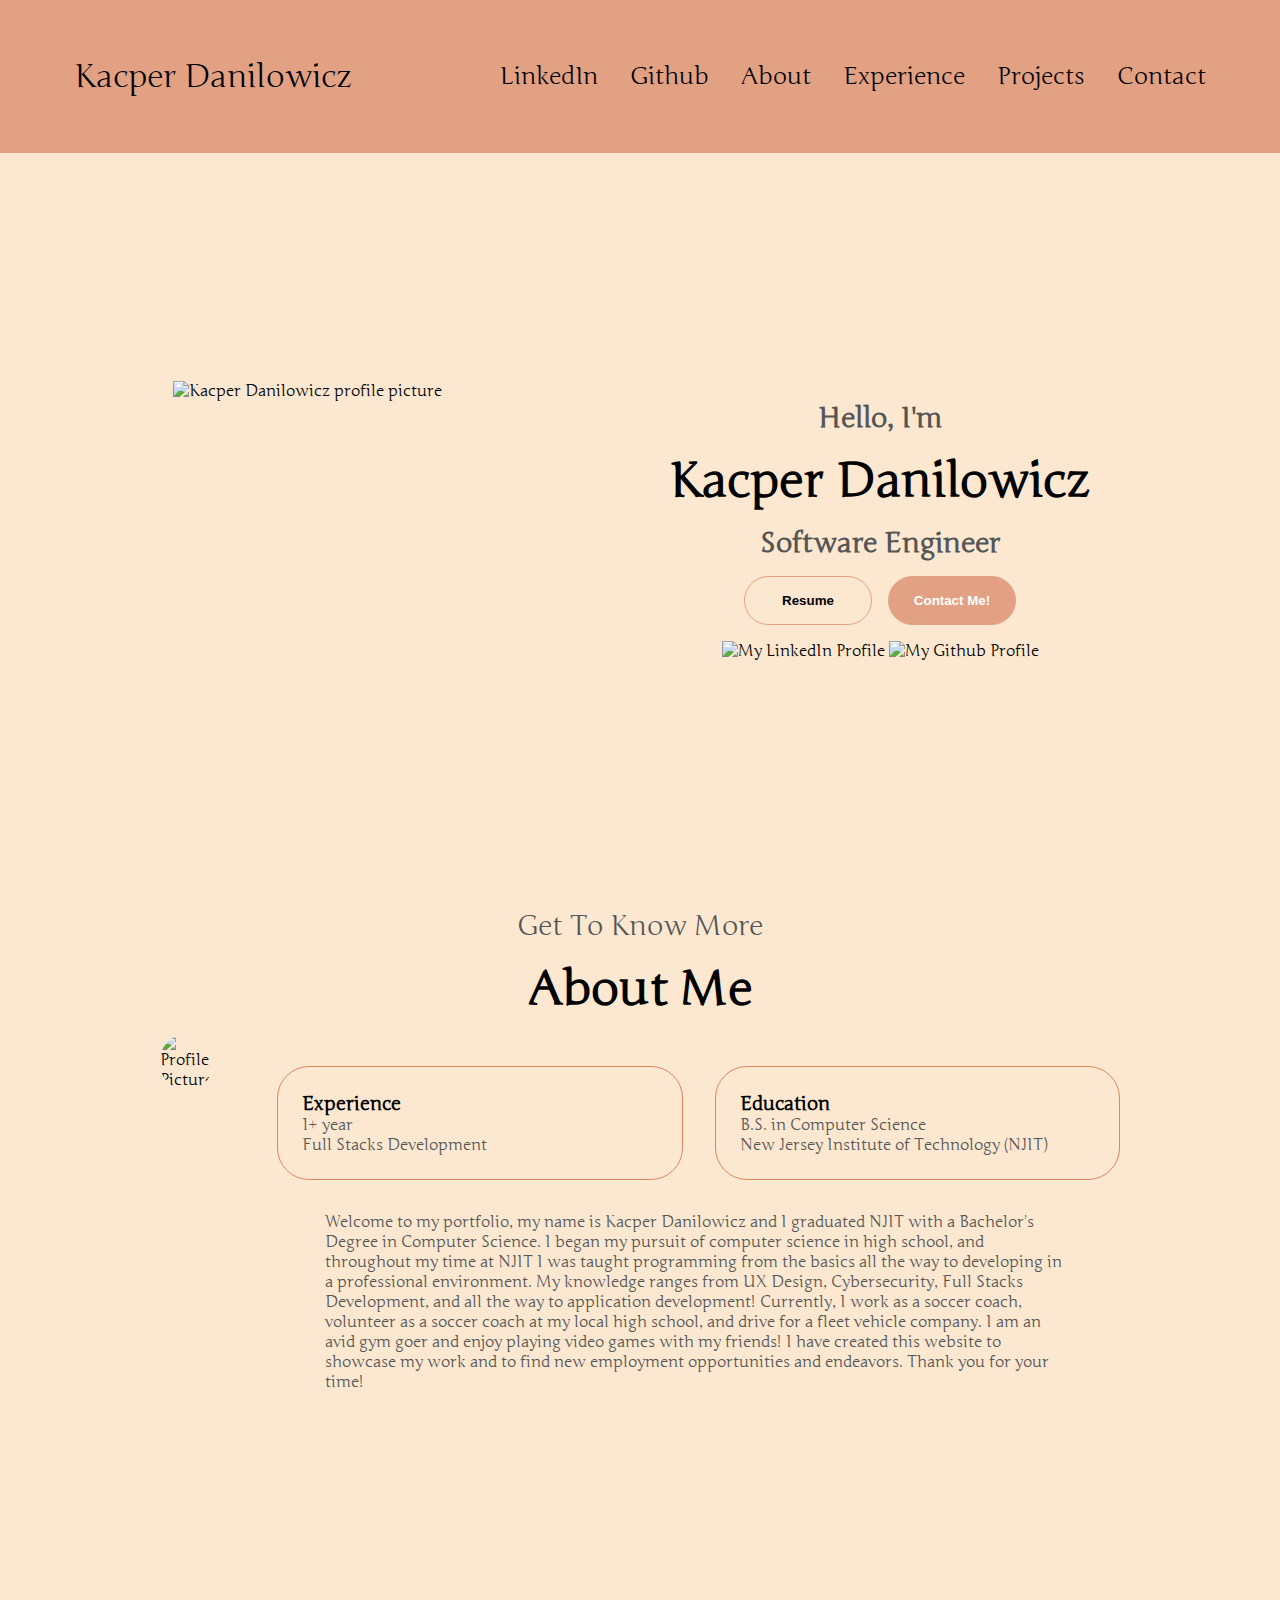
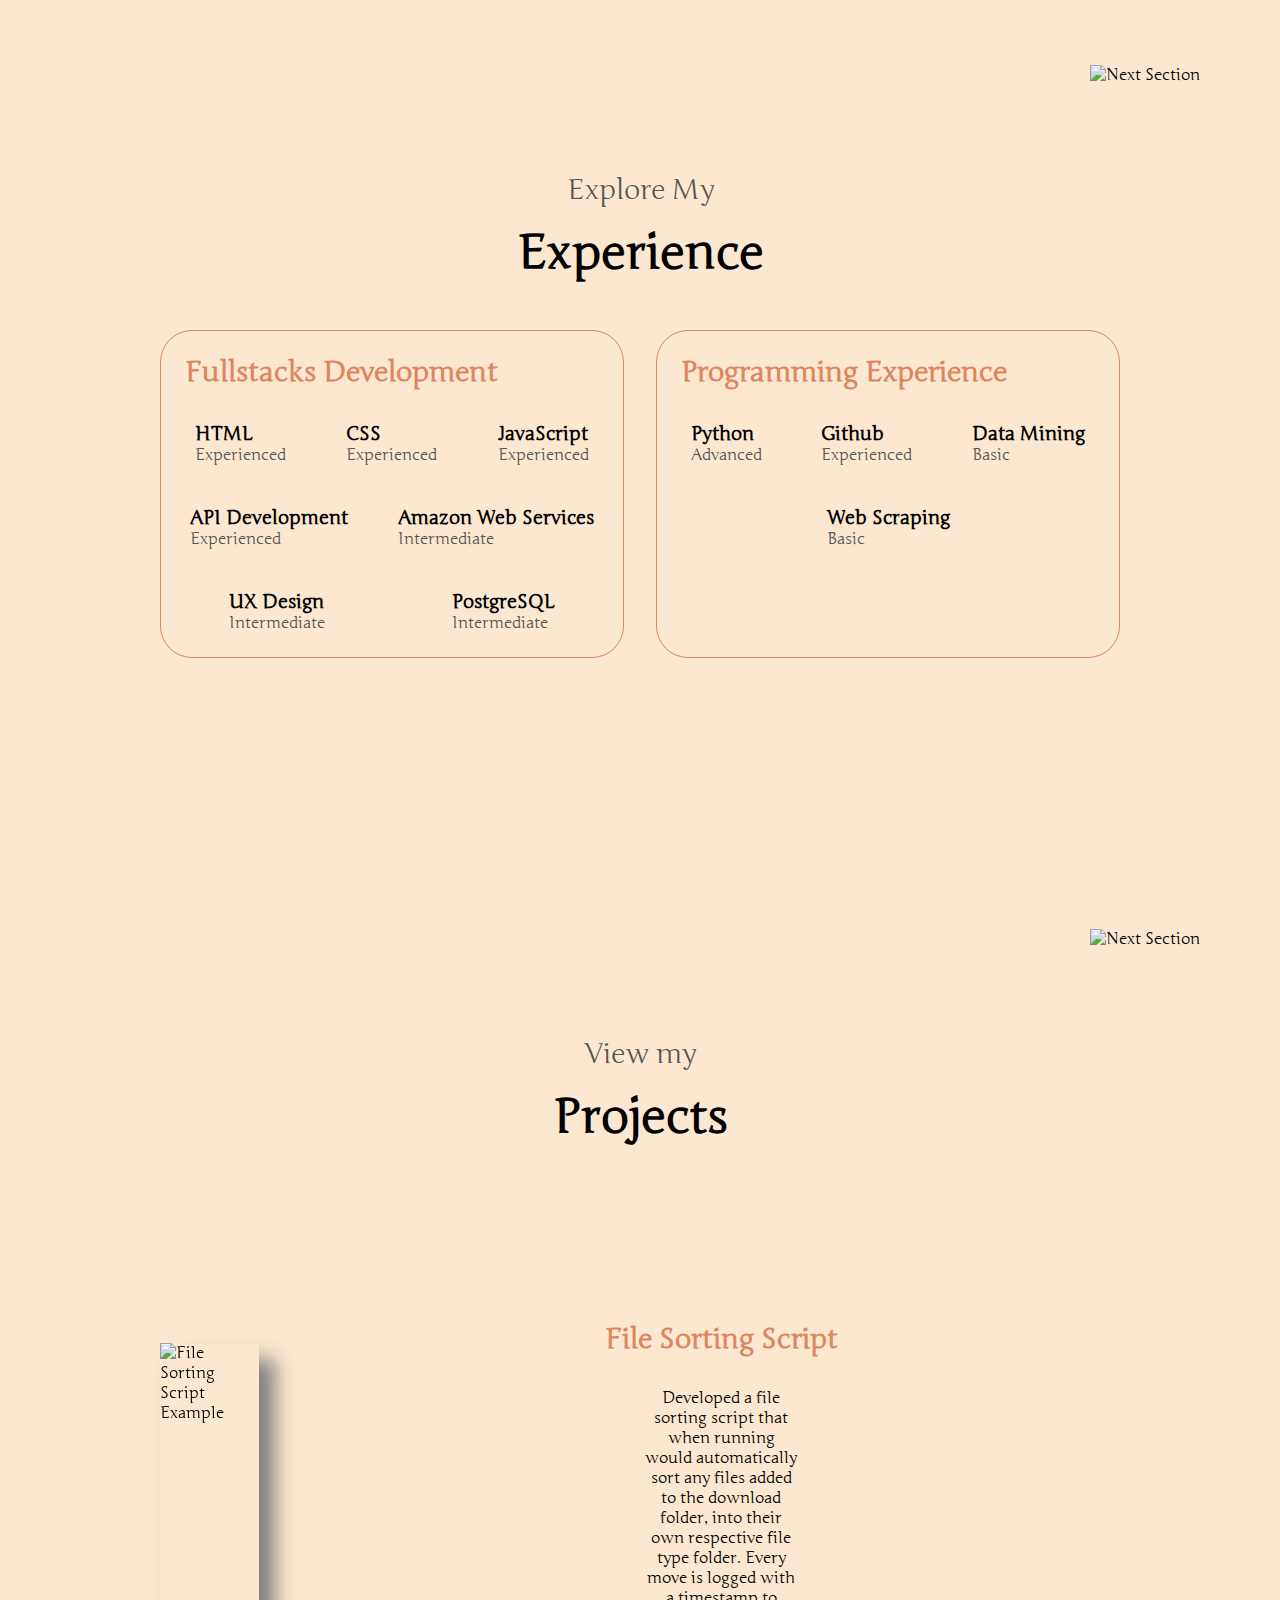
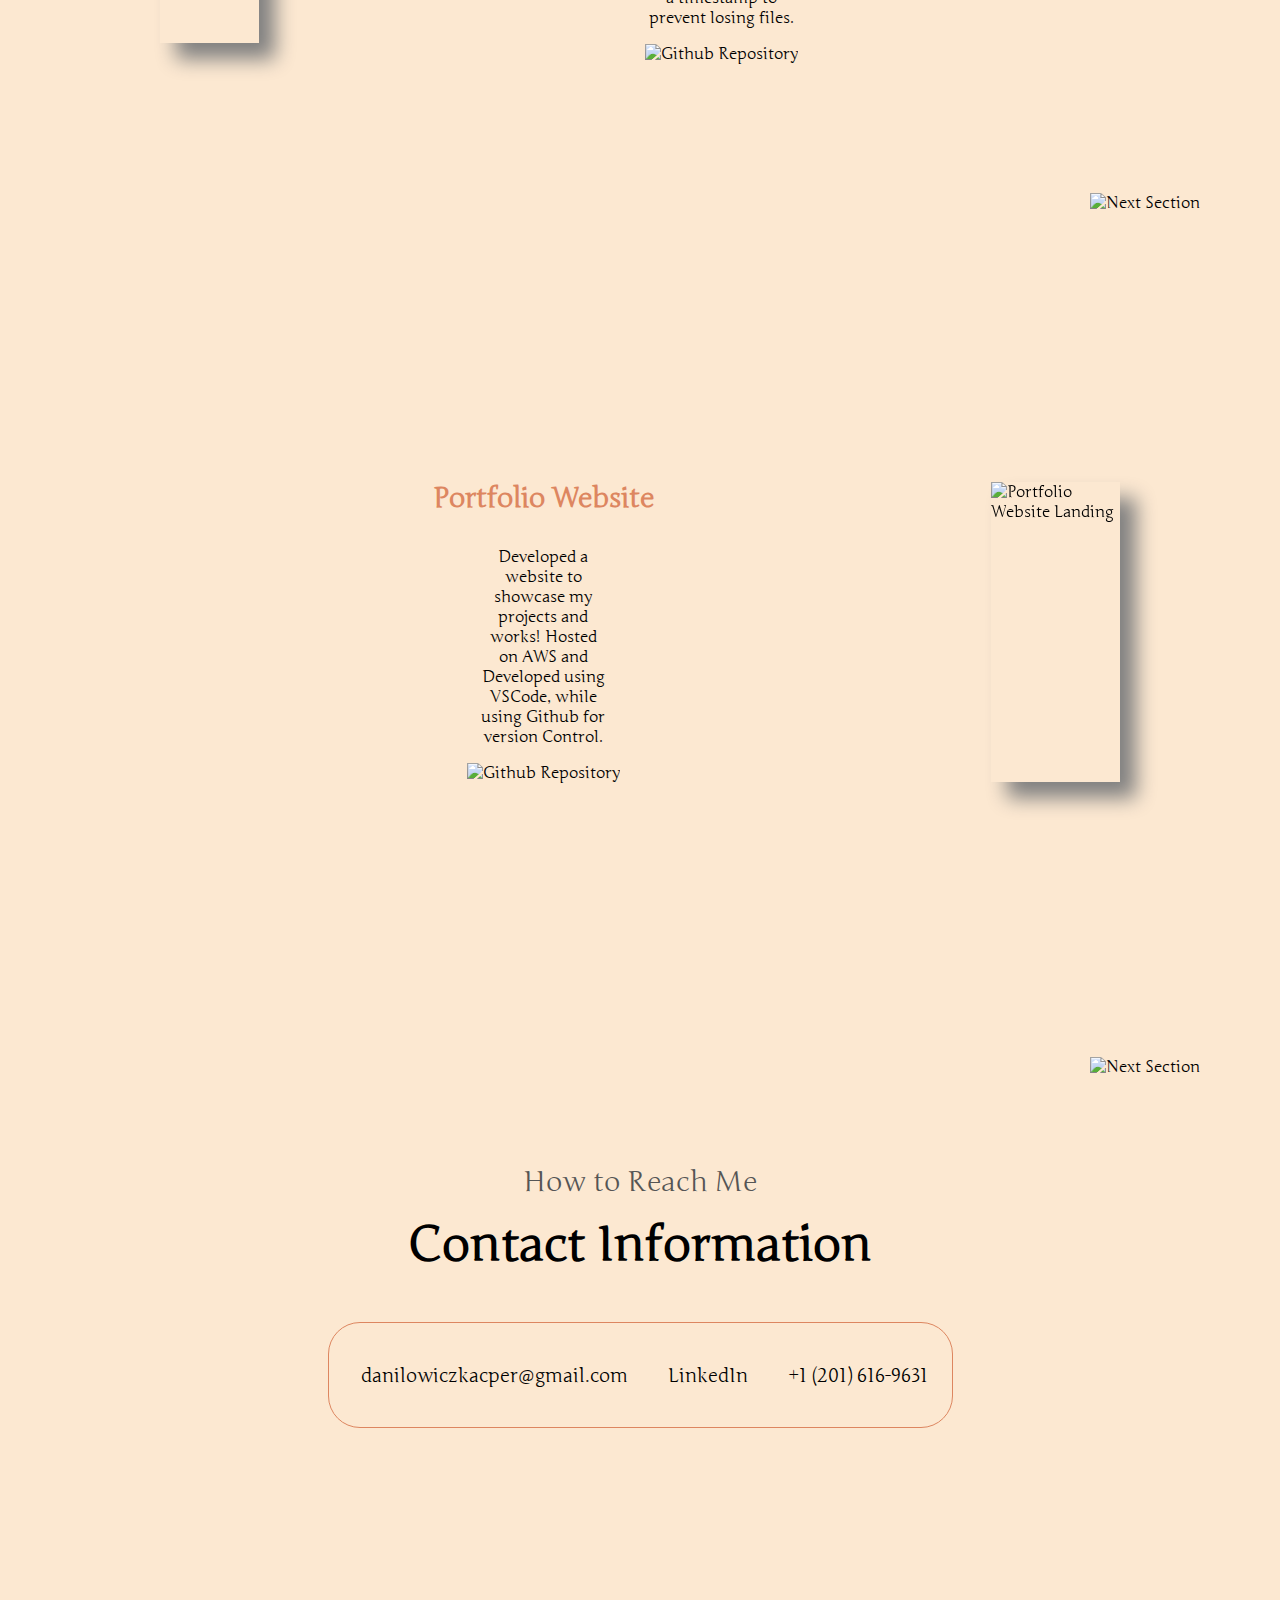
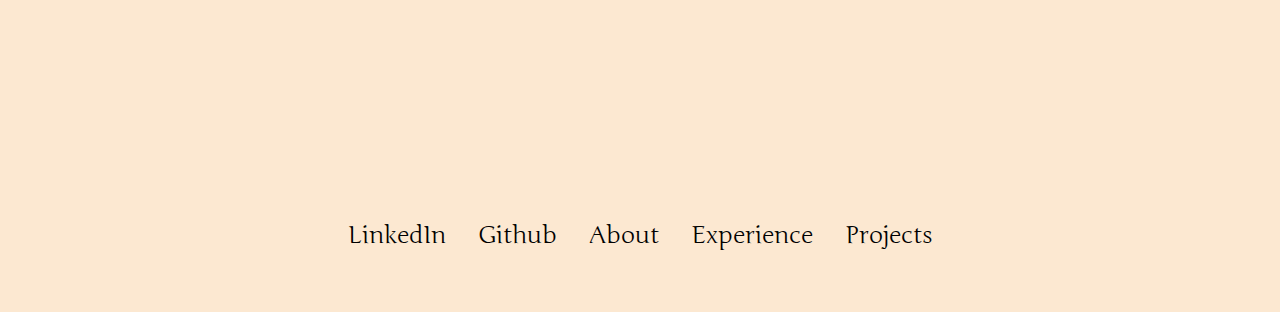
==== index.html @ 57040626 "Changed home.html to index.html" ====
<!DOCTYPE html>
<html lang="en">
<head>
  <meta charset="UTF-8">
  <meta name="viewport" content="width=device-width, initial-scale=1.0">
  <title>Kacper Danilowicz Portfolio</title>
    <link rel="icon" type="image/png" href="/assets/favicon.png">
    
    <link rel="stylesheet" href="style.css">
</head>
<body>
  <nav id="desktop-nav"> 
    <div class="logo">Kacper Danilowicz</div>
    <div>
      <ul class="nav-links">
        <li><a href="https://www.linkedin.com/in/kacper-danilowicz-14b912167/">LinkedIn</a></li>
        <li><a href="https://github.com/Kaspooky">Github</a></li>
        <li><a href="#about">About</a></li>
        <li><a href="#experience">Experience</a></li>
        <li><a href="#projects">Projects</a></li>
        <li><a href="#contact">Contact</a></li>
      </ul>
    </div>
  </nav>
  <section id="profile">
    <div class="section__pic-container">
      <img src="/assets/Portfolio Headshot.png" alt="Kacper Danilowicz profile picture">
    </div>
    <div class="section__text">
      <p class="section__text__p1">Hello, I'm</p>
      <h1 class="title">Kacper Danilowicz</h1>
      <p class="section__text__p2">Software Engineer</p>
    
    <div class="btn-container">
      <button 
      class="btn btn-color-2"
      onclick="window.open('./assets/Kacper_Danilowicz_resume.pdf')"> 
        Resume
      </button>
      <button 
      class="btn btn-color-1"
      onclick="location.href('./#contact')"> 
        Contact Me!
      </button>
    </div>
    <div id="socials-container">
      <img src="./assets/linkedin.png" alt="My LinkedIn Profile" 
      class="icon" onclick="location.href='https://www.linkedin.com/in/kacper-danilowicz-14b912167/'">
      <img src="./assets/github.png" alt="My Github Profile" 
      class="icon" onclick="location.href='https://github.com/Kaspooky'">
    </div>
  </div>
  </section>
  <section id="about">
    <p class="section__text__p1">Get To Know More</p>
    <h1 class="title"> About Me</h1>
    <div class="section-container">
      <div class="secition__pic-container">
        <img src="./assets/AboutMe.png" alt="Profile Picture" class="about-pic">
      </div>
      <div about-dtails-container>
        <div class="about-containers">
          <div class="details-container">
            <h3>Experience</h3>
            <p>1+ year <br />Full Stacks Development</p>
          </div>
          <div class="details-container">
            <h3>Education</h3>
            <p>B.S. in Computer Science<br /> New Jersey Institute of Technology (NJIT)</p>
          </div>
        </div>
        <div class="txt-container">
          <p>Welcome to my portfolio, my name is Kacper Danilowicz and I graduated NJIT with a Bachelor's Degree in Computer Science. 
            I began my pursuit of computer science in high school, and throughout my time at NJIT 
            I was taught programming from the basics all the way to developing in a professional environment. My knowledge
            ranges from UX Design, Cybersecurity, Full Stacks Development, and all the way to application development! Currently, I work as a soccer coach,
            volunteer as a soccer coach at my local high school, and drive for a fleet vehicle company. I am an avid gym goer and enjoy playing video games 
            with my friends!
            I have created this website to showcase my work and to find new employment opportunities and endeavors. Thank you for your time!</p>
        </div>
      </div>
    </div>
    <img src="./assets/arrow.png" alt="Next Section" class="icon arrow" onclick="location.href='#experience'"/>
  </section>
  <section id="experience">
    <p class="section__text__p1">Explore My</p>
    <h1 class="title">Experience</h1>
    <div class="experience-details-container">
      <div class="about-containers">
        <div class="details-container">
          <h2 class="experience-sub-title">Fullstacks Development</h2>
          <div class="article-container">
            <article>
              <div>
                <h3>HTML</h3>
                <p>Experienced</p>
              </div>
            </article>
            <article>
              <div>
                <h3>CSS</h3>
                <p>Experienced</p>
              </div>
            </article>
            <article>
              <div>
                <h3>JavaScript</h3>
                <p>Experienced</p>
              </div>
            </article>
            <article>
              <div>
                <h3>API Development</h3>
                <p>Experienced</p>
              </div>
            </article>
            <article>
              <div>
                <h3>Amazon Web Services</h3>
                <p>Intermediate</p>
              </div>
            </article>
            <article>
              <div>
                <h3>UX Design</h3>
                <p>Intermediate</p>
              </div>
            </article>
            <article>
              <div>
                <h3>PostgreSQL</h3>
                <p>Intermediate</p>
              </div>
            </article>
          </div>
        </div>
        <div class="details-container">
          <h2 class="experience-sub-title">Programming Experience</h2>
          <div class="article-container">
            <article>
              <div>
                <h3>Python</h3>
                <p>Advanced</p>
              </div>
            </article>
            <article>
              <div>
                <h3>Github</h3>
                <p>Experienced</p>
              </div>
            </article>
            <article>
              <div>
                <h3>Data Mining</h3>
                <p>Basic</p>
              </div>
            </article>
            <article>
              <div>
                <h3>Web Scraping</h3>
                <p>Basic</p>
              </div>
            </article>

          </div>
        </div>
      </div>
    </div>
    <img src="./assets/arrow.png" alt="Next Section" class="icon arrow" onclick="location.href='#projects'"/>
  </section>
  <section id="projects">
    <p class="section__text__p1">View my</p>
    <h1 class="title">Projects</h1>
    <div class="section-container">
      <div class="section__pic-container">
        <img src="./assets/FileSorterScript.png" alt="File Sorting Script Example">
      </div>
      <div class="section__text">
        <h2 class="experience-sub-title">File Sorting Script</h2>
        <div class="section__text">Developed a file sorting script that when running would automatically sort any files added to the download folder, into their own respective file type folder. Every move is logged with a timestamp to prevent losing files.</div>
        <img src="./assets/github.png" alt="Github Repository" 
      class="icon" onclick="location.href='https://github.com/Kaspooky/download_sorter'">
      </div>
    </div>
    <img src="./assets/arrow.png" alt="Next Section" class="icon arrow" onclick="location.href='#project-2'"/>
    </section>  
    <section id="project-2">    
    <div class="section-container">
      <div class="section__text">
        <h2 class="experience-sub-title">Portfolio Website</h2>
        <div class="section__text">Developed a website to showcase my projects and works! Hosted on AWS and Developed using VSCode, while using Github for version Control.</div>
        <img src="./assets/github.png" alt="Github Repository" 
      class="icon" onclick="location.href='https://github.com/Kaspooky/Portfolio-Website'">
      </div>
      <div class="section__pic-container">
        <img src="./assets/Portfolio_Website.png" alt="Portfolio Website Landing">
      </div>
    </div>
    <img src="./assets/arrow.png" alt="Next Section" class="icon arrow" onclick="location.href='#contact'"/>
  </section>
  <section id="contact">
    <p class="section__text__p1"> How to Reach Me</p>
    <h1 class="title">Contact Information</h1>
    <div class="contact-info-container-upper">
      <div class="contact-info-container">
        <img src="./assets/email.png" alt="" class="icon email-icon">
        <p><a href="mailto:danilowiczkacper@gmail.com">danilowiczkacper@gmail.com</a></p>
      </div>
      <div class="contact-info-container">
        <img src="./assets/linkedin.png" alt="" class="icon contact-icon">
        <p><a href="https://www.linkedin.com/in/kacper-danilowicz-14b912167/">LinkedIn</a></p>
      </div>
      <div class="contact-info-container">
        <img src="./assets/phone.png" alt="" class="icon email-icon">
        <p><a href="tel:+12016169631">+1 (201) 616-9631</a></p>
      </div>
    </div>
  </section>
  <footer>
    <nav>
      <div class="nav-links-container">
        <ul class="nav-links">
          <li><a href="https://www.linkedin.com/in/kacper-danilowicz-14b912167/">LinkedIn</a></li>
          <li><a href="https://github.com/Kaspooky">Github</a></li>
          <li><a href="#about">About</a></li>
          <li><a href="#experience">Experience</a></li>
          <li><a href="#projects">Projects</a></li>
        </ul>
      </div>
    </nav>
  </footer>
  <script>src="script.js"</script>  
</body>
</html>
---- style.css ----
@import url('https://fonts.googleapis.com/css2?family=Junge&display=swap');


* {
    padding : 0;
    margin : 0;
    background-color: #FCE8D1;
    
}

body {
    font-family: "Junge", cursive;
      
}

html {
    scroll-behavior: smooth;
}

p {
    color:rgb(85,85,85)
}

a, .btn {
    transition: all 300ms ease;
}

nav, .nav-links {
    background-color: #E3A184;
    display: flex;
}

nav {
    
    justify-content: space-around;
    align-items: center;
    height: 17vh;
}

.nav-links {
    gap: 2rem;
    list-style: none;
    font-size: 1.5rem;
}

a {
    background-color: #E3A184;
    Color: black;
    text-decoration: none;
    text-decoration-color: white;

}

a:hover {
    color:#FCE8D1;
    text-decoration: underline;
    text-underline-offset: 1rem;
    text-decoration-color: #FCE8D1;
}

.logo {
    background-color: #E3A184;
    font-size: 2rem;
}

.logo:hover {
    cursor: default;
}

section {
    padding-top: 4vh;
    height: 96vh;
    margin: 0 10rem;
    box-sizing: border-box;
    min-height: fit-content;
}

.section-container {
    display: flex;
}

#profile {
    display: flex;
    justify-content: center;
    gap: 5rem;
    height: 80vh;
}

.section__pic-container {
    display: flex;
    height: 300px;
    width: 400px;
    margin: auto 0;
}

.section__text {
    align-self: center;
    text-align: center;
}

.section__text p {
    font-weight: 600;
}

.section__text__p1 {
    text-align: center;
    
}

.section__text__p1 {
    font-size: 1.75rem;
}

.section__text__p2 {
    font-size: 1.75rem;
    margin-bottom: 1rem;
}

.title {
    font-size: 3rem;
    text-align: center;
    margin: 1rem;
}

#social-container {
    display: flex;
    justify-content: center;
    margin-top: 1rem;
    gap: 1rem;
}

.icon {
    margin-top: 1rem;
    cursor: pointer;
    height: 2rem;
}

.btn-container {
    display: flex;
    justify-content: center;
    gap: 1rem;
  }
  
  .btn {
    font-weight: 600;
    transition: all 300ms ease;
    padding: 1rem;
    width: 8rem;
    border-radius: 2rem;
  }
  
  .btn-color-1,
  .btn-color-2 {
    border: #E3A184 0.1rem solid;
  }
  
  .btn-color-1:hover,
  .btn-color-2:hover {
    cursor: pointer;
  }
  
  .btn-color-1,
  .btn-color-2:hover {
    background: #E3A184;
    color: white;
  }
  
  .btn-color-1:hover {
    background: #dd8660;
  }
  
  .btn-color-2 {
    background: none;
  }
  
  .btn-color-2:hover {
    border: rgb(255, 255, 255) 0.1rem solid;
  }
  
  .btn-container {
    gap: 1rem;
  }

#about {
    position: relative;
}

#about .txt-container {
    margin: 0 3rem;
}

.about-containers {
    gap: 2rem;
    margin-bottom: 2rem;
    margin-top: 2rem;
}

.about-details-container {
    justify-content: center;
    flex-direction: column;
}

.about-containers, .about-details-container {
    display: flex;

}

.about-pic {
    border-radius: 2rem;
}
.arrow {
    position: absolute;
    right: -5rem;
    bottom: 2.5rem;
}

.details-container {
    padding: 1.5rem;
    flex: 1;
    border-radius: 2rem;
    border: #E3A184 .1rem solid;
    border-color: #dd8660;
}

.section-container {
    gap: 4rem;
    height: 80%;
}

.section__pic_container {
    height: 400px;
    width: 400px;
    margin: auto 0;
}

#experience {
    position: relative;
}

.experience-sub-title {
    color: #dd8660;
    font-weight: 600;
    font-size: 1.75rem;
    margin-bottom: 2rem;
}

.experience-details-container {
    display: flex;
    justify-content: center;
    flex-direction: column;
}

.article-container {
    display: flex;
    text-align: initial;
    flex-wrap: wrap;
    flex-direction: row;
    gap: 2.5rem;
    justify-content: space-around;
}

.article {
    display: flex;
    width: 10rem;
    justify-content: space-around;
    gap: .5rem;
}

#projects {
    position: relative;
}


#projects .section__pic-container {
    display: flex;
    height: 300px;
    max-width: 40%;
    margin: auto 0;
    filter: drop-shadow(grey 1rem 1rem 10px);
}

#projects .section__text {
    margin: 0 10rem;
}

#project-2 {
    position: relative;
}

#project-2 .section__text {
    margin: 0 10rem;
}

#project-2 .section__pic-container {
    display: flex;
    height: 300px;
    max-width: 40%;
    margin: auto 0;
    filter: drop-shadow(grey 1rem 1rem 10px);
}

#contact {
    display: flex;
    position: relative;
    flex-direction: column;
    height: 70vh;
}

.contact-info-container-upper {
    display: flex;
    justify-content: center;
    border-radius: 2rem;
    border: #E3A184 .1rem solid;
    border-color: #dd8660;
    margin: 2rem auto;
    padding: .5rem;
}
.contact-info-container {
    display: flex;
    align-items: center;
    justify-content: center;
    gap: .5rem;
    margin: 1rem;
}

.contact-info-container p {
    font-size: larger;
}
#contact a {
    background-color: #FCE8D1;
}
#contact a:hover {
    color: #dd8660;
}

.contact-icon {
    cursor: default;
    height: 2rem;
}

.email-icon {
    cursor: default;
    height: 2.5rem;
}

footer {
    margin: 0 1rem;
}

footer nav{
    display: flex;
    background-color: #FCE8D1;
}

footer a {
    background-color: #FCE8D1;
}
footer .nav-links {
    background-color: #FCE8D1;
}

footer a:hover {
    color: #dd8660;
    text-decoration: underline;
    text-underline-offset: 1rem;
    text-decoration-color: #dd8660;
    
}
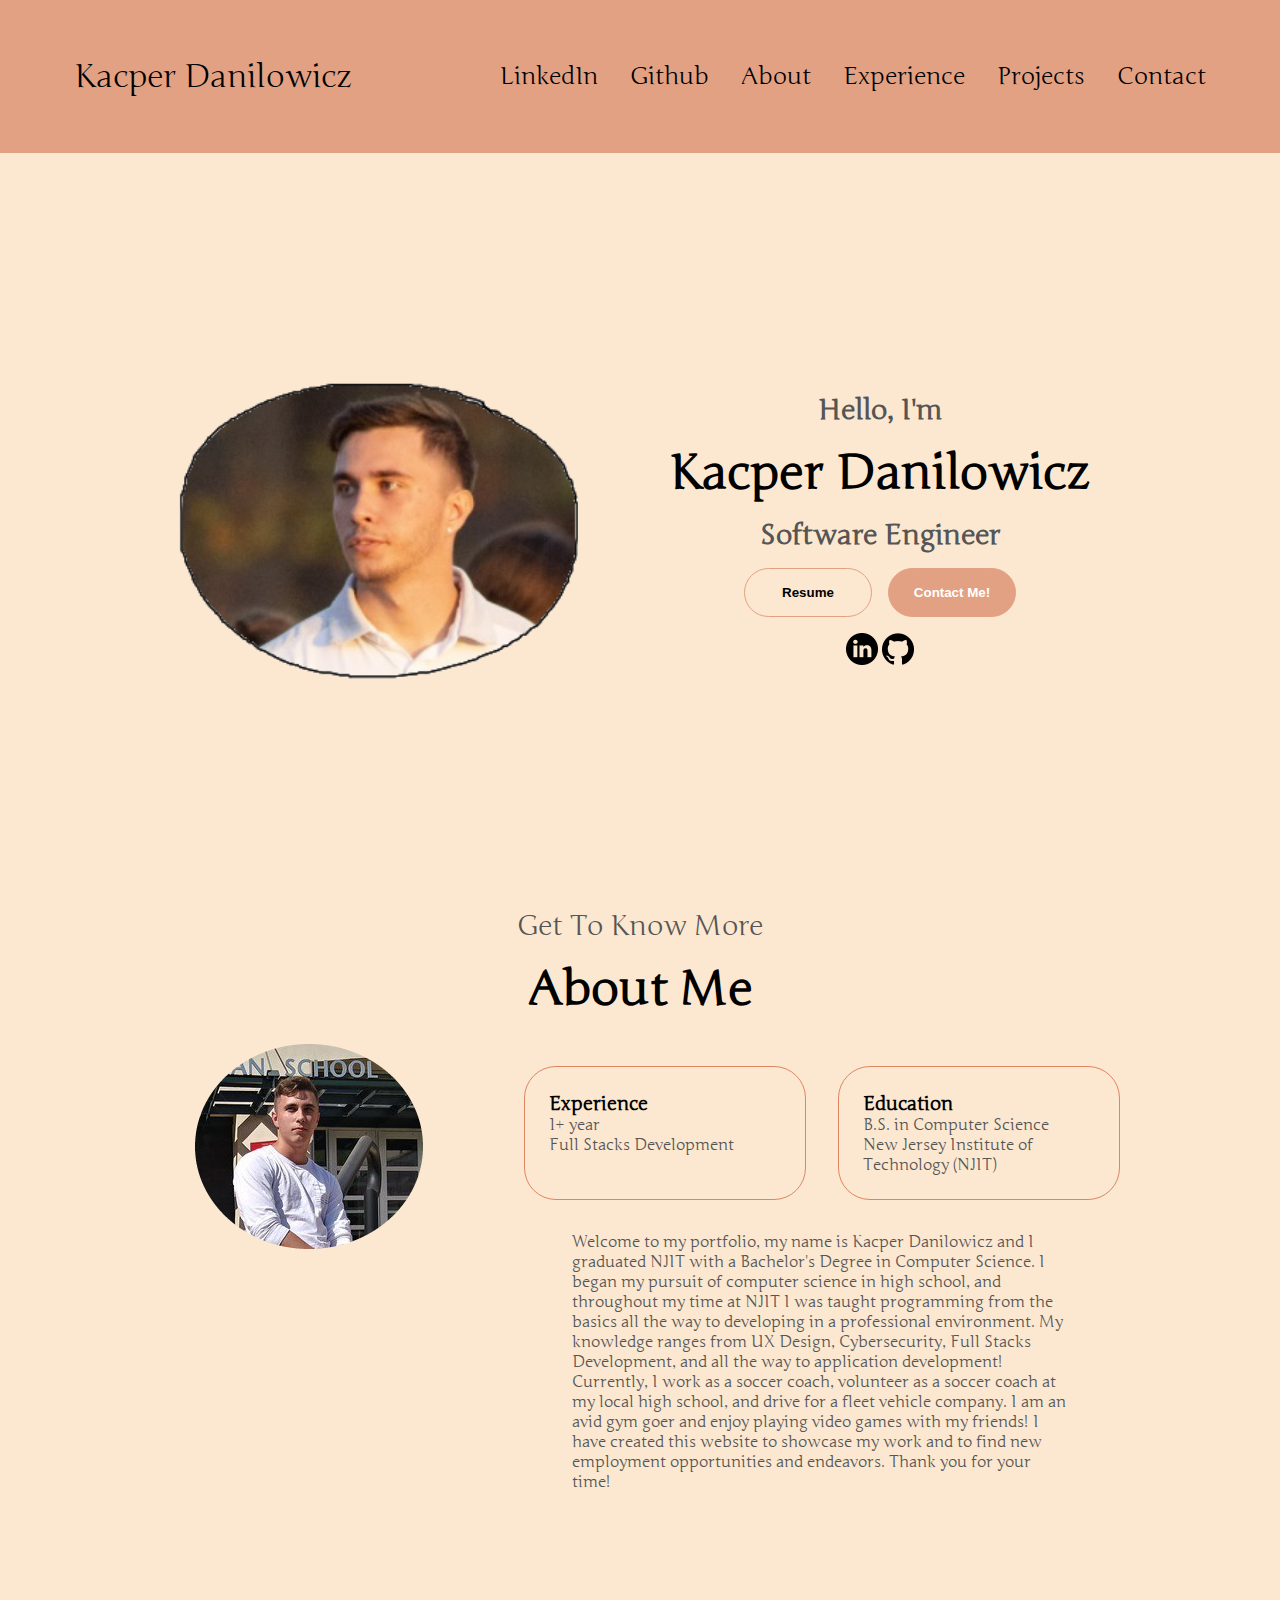
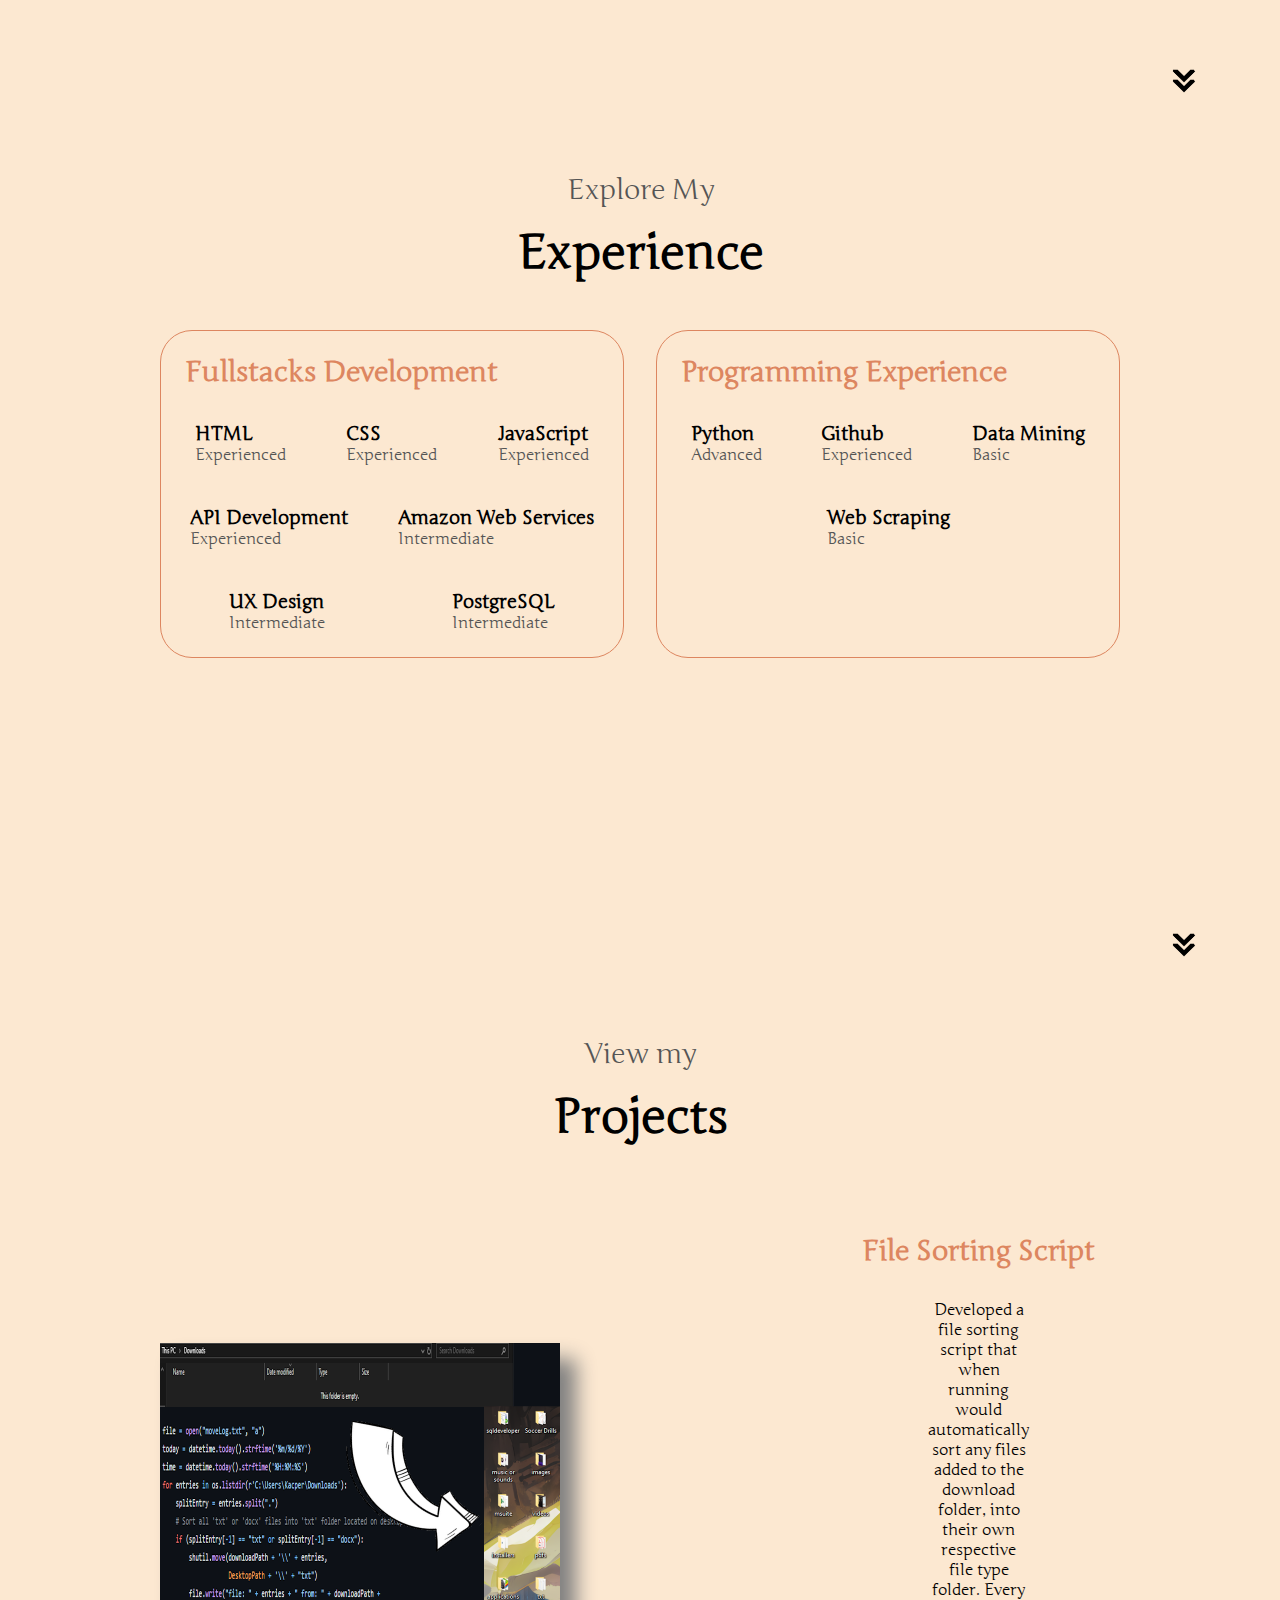
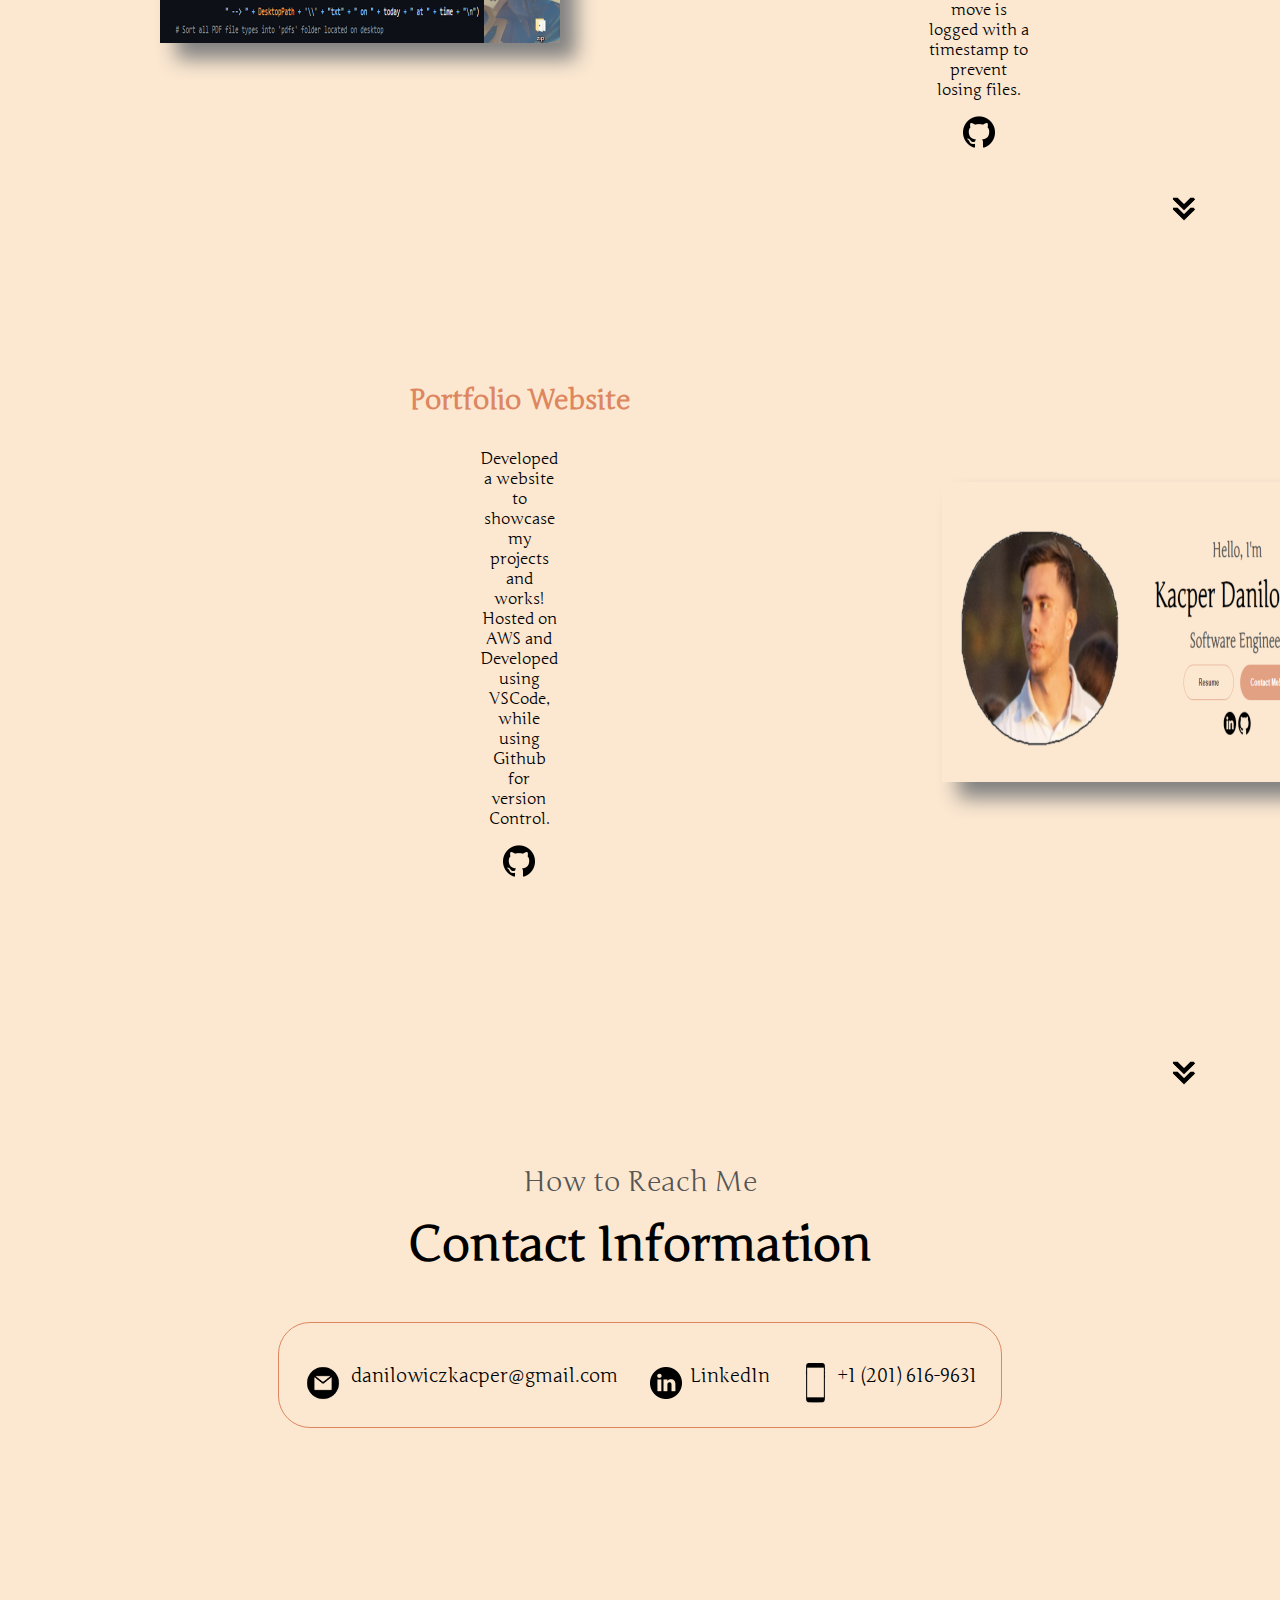
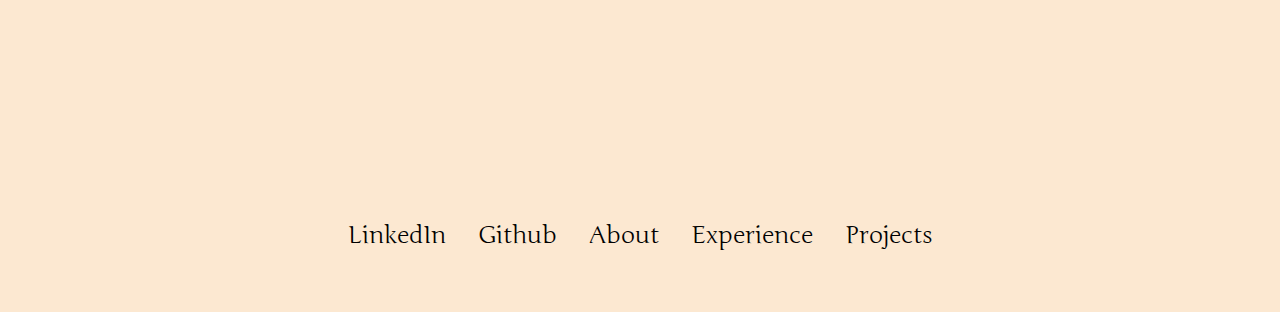
==== commit aacbd2dd: "Fixed contact button" ====
--- a/index.html
+++ b/index.html
@@ -39,7 +39,7 @@
       </button>
       <button 
       class="btn btn-color-1"
-      onclick="location.href('./#contact')"> 
+      onclick="location.href='#contact'""> 
         Contact Me!
       </button>
     </div>
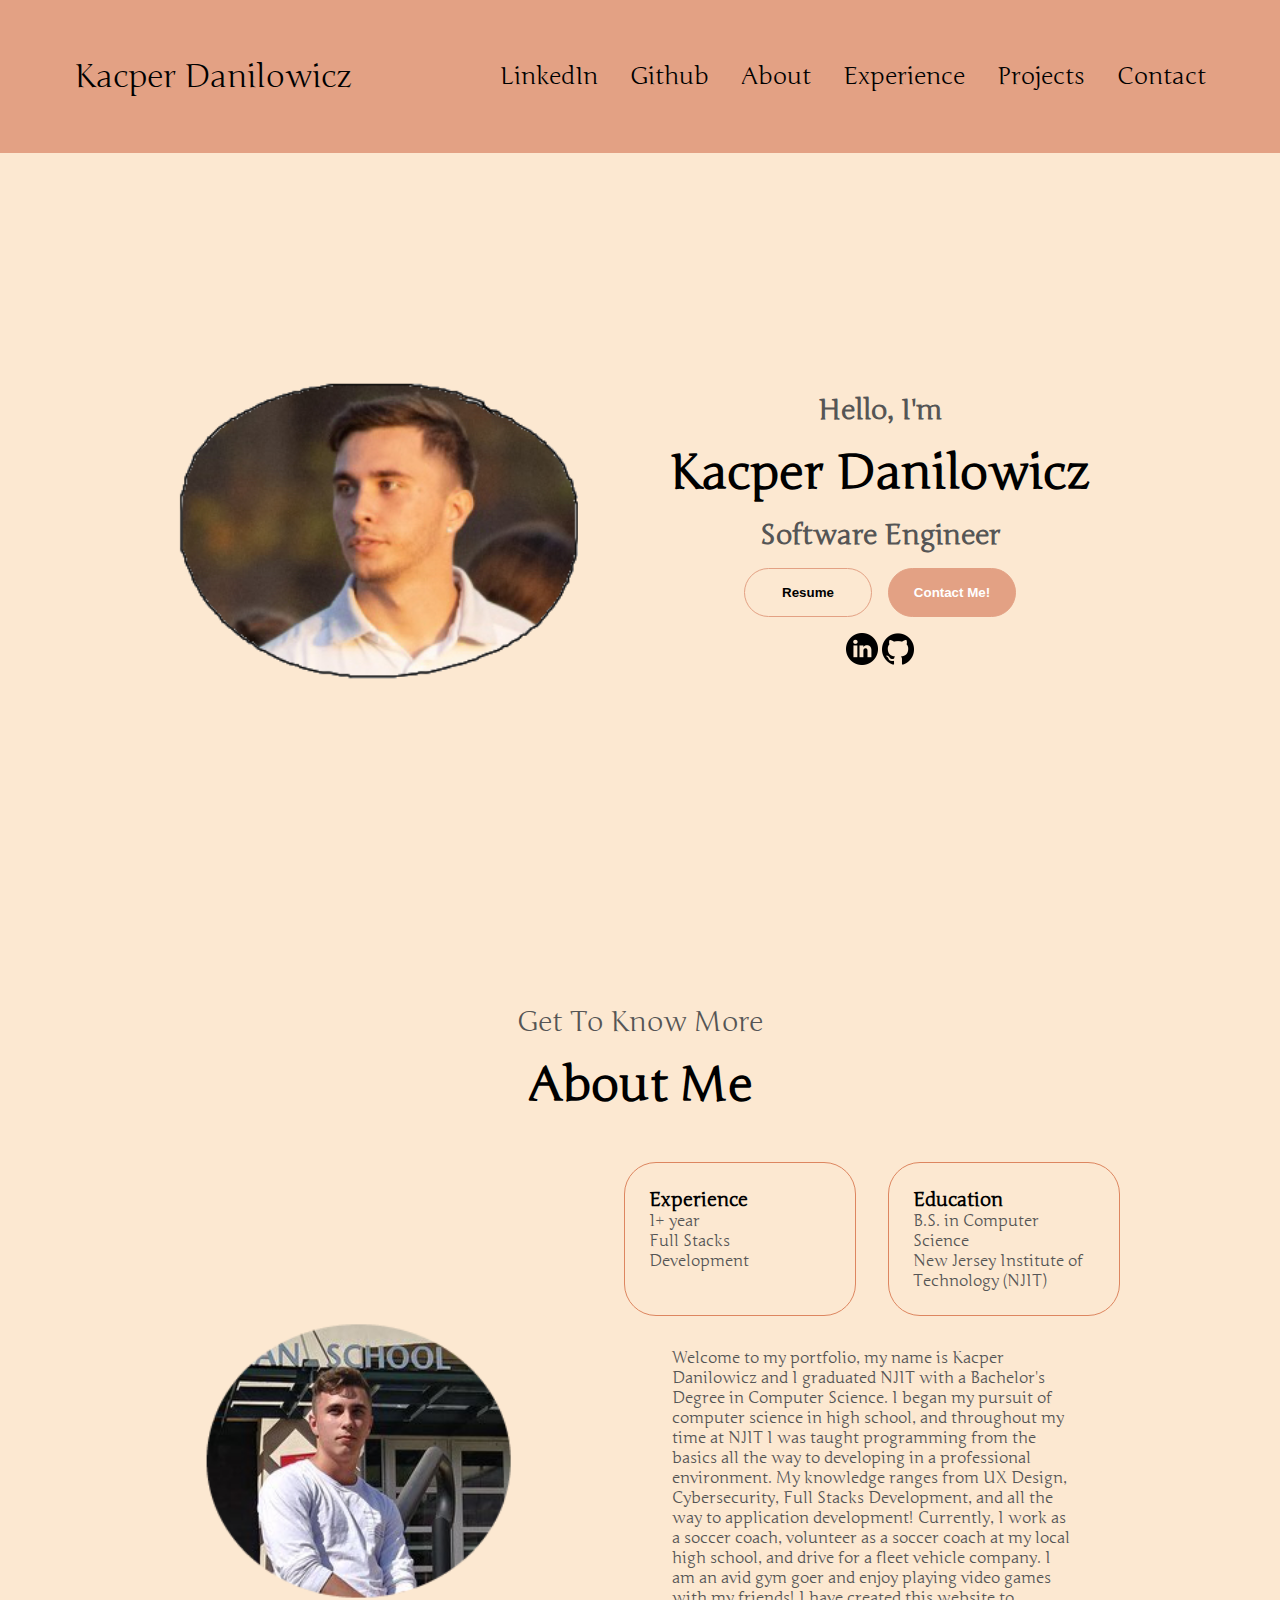
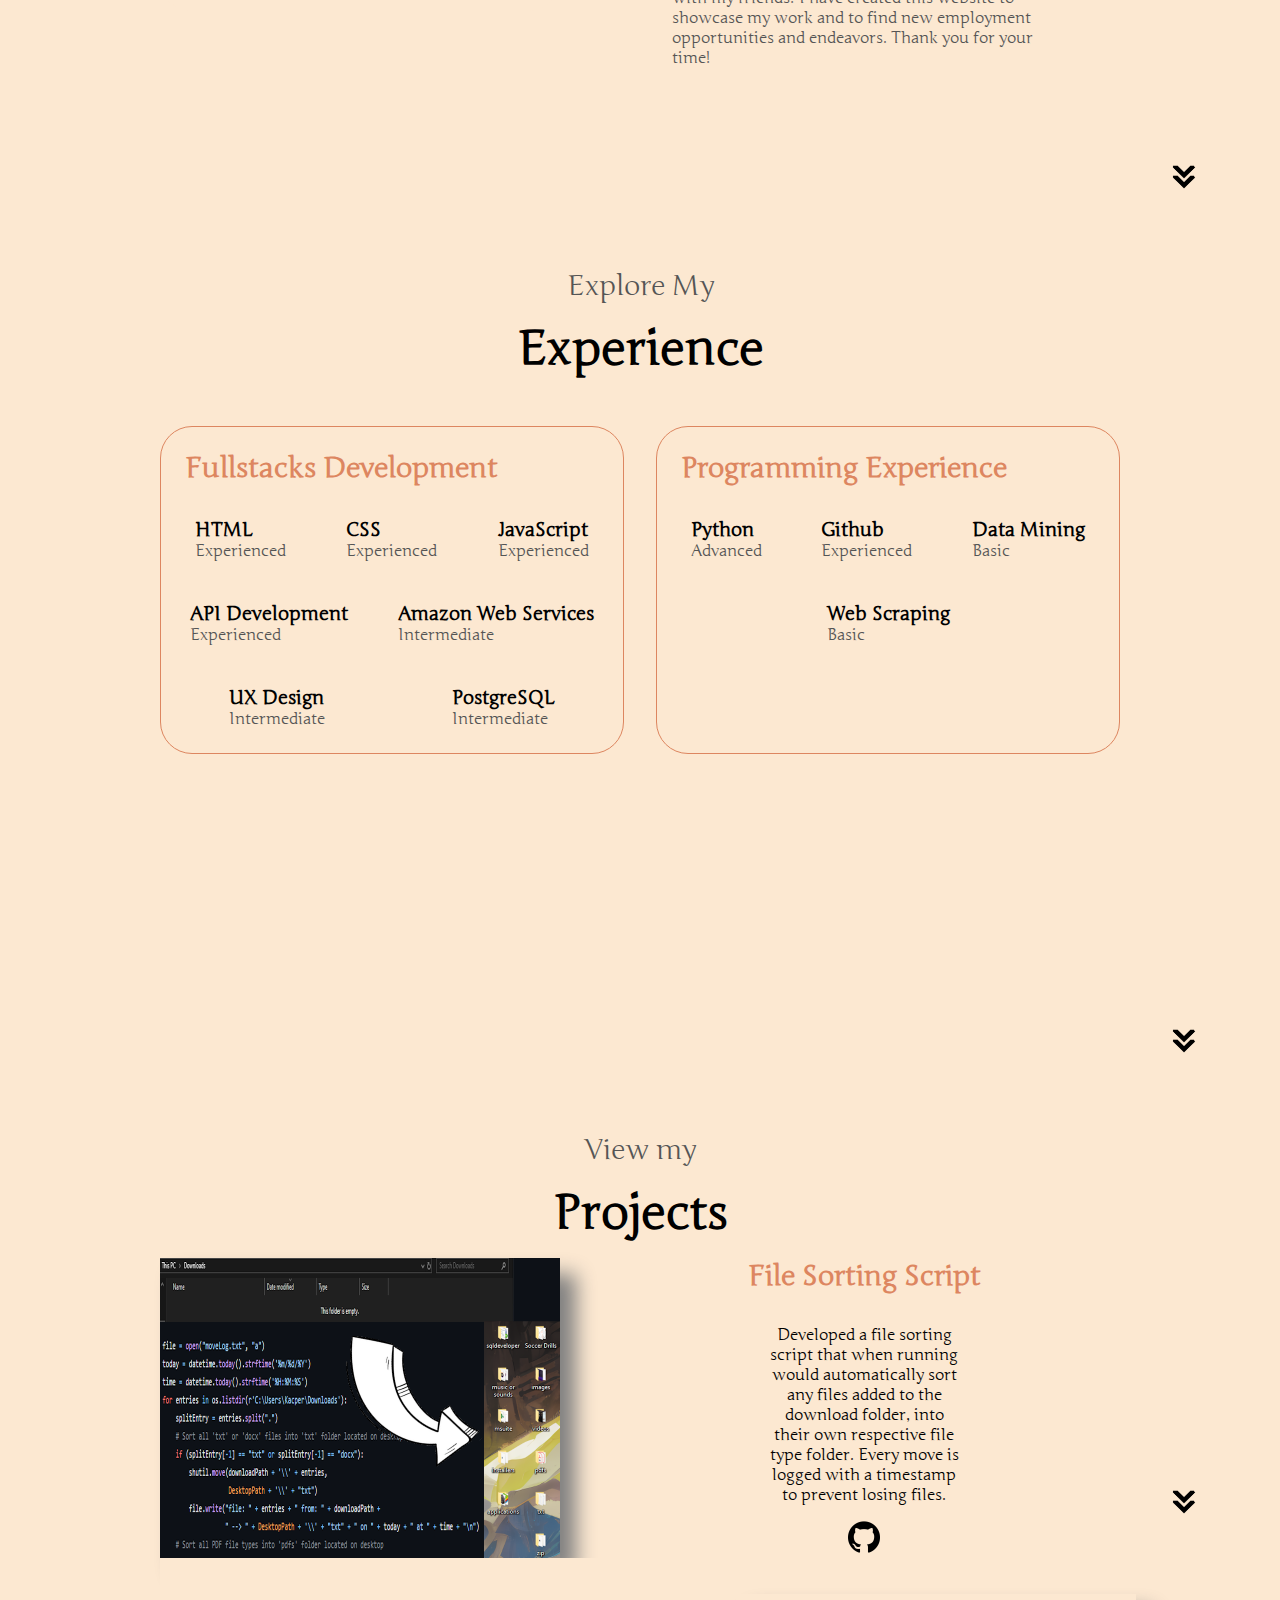
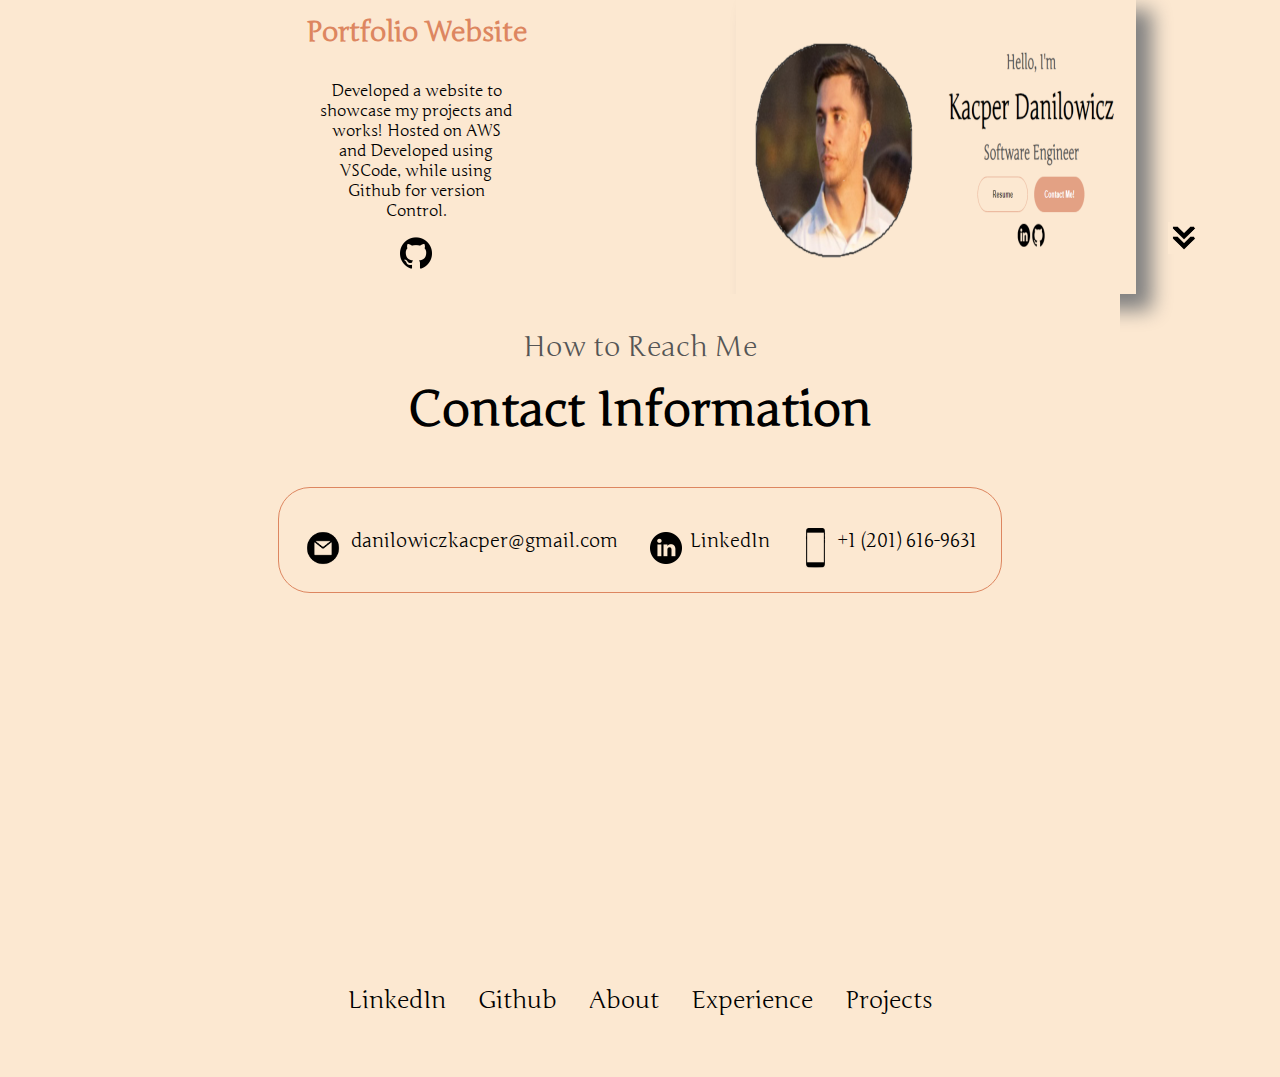
==== commit 3aa74a52: "media query work" ====
--- a/index.html
+++ b/index.html
@@ -5,7 +5,7 @@
   <meta name="viewport" content="width=device-width, initial-scale=1.0">
   <title>Kacper Danilowicz Portfolio</title>
     <link rel="icon" type="image/png" href="/assets/favicon.png">
-    
+    <link rel="stylesheet" href="mediaqueries.css" />
     <link rel="stylesheet" href="style.css">
 </head>
 <body>
@@ -34,7 +34,7 @@
     <div class="btn-container">
       <button 
       class="btn btn-color-2"
-      onclick="window.open('./assets/Kacper_Danilowicz_resume.pdf')"> 
+      onclick="window.open('./assets/Kacper_Danilowicz_Resume.pdf')"> 
         Resume
       </button>
       <button 
@@ -55,7 +55,7 @@
     <p class="section__text__p1">Get To Know More</p>
     <h1 class="title"> About Me</h1>
     <div class="section-container">
-      <div class="secition__pic-container">
+      <div class="section__pic-container">
         <img src="./assets/AboutMe.png" alt="Profile Picture" class="about-pic">
       </div>
       <div about-dtails-container>
--- a/mediaqueries.css
+++ b/mediaqueries.css
@@ -0,0 +1,102 @@
+@media screen and (max-width: 1400px) {
+    #profile {
+      height: 83vh;
+      margin-bottom: 6rem;
+    }
+    .about-containers {
+      flex-wrap: wrap;
+    }
+    #contact,
+    #projects,
+    #project-2 {
+      height: fit-content;
+    }
+  }
+
+@media screen and (max-width: 1200px) {
+#desktop-nav {
+    display: none;
+}
+
+#experience,
+.experience-details-container {
+    margin-top: 2rem;
+}
+#profile,
+.section-container {
+    display: block;
+}
+.arrow {
+    display: none;
+}
+section,
+.section-container {
+    height: fit-content;
+}
+section {
+    margin: 0 5%;
+}
+.section__pic-container {
+    width: 275px;
+    height: 275px;
+    margin: 0 auto 2rem;
+}
+.about-containers {
+    margin-top: 0;
+}
+}
+
+@media screen and (max-width: 600px) {
+#contact,
+footer {
+    height: 40vh;
+}
+#profile {
+    height: 83vh;
+    margin-bottom: 0;
+}
+article {
+    font-size: 1rem;
+}
+footer nav {
+    height: fit-content;
+    margin-bottom: 2rem;
+}
+.about-containers,
+.contact-info-upper-container,
+.btn-container {
+    flex-wrap: wrap;
+}
+.contact-info-container {
+    margin: 0;
+}
+.contact-info-container p,
+.nav-links li a {
+    font-size: 1rem;
+}
+.experience-sub-title {
+    font-size: 1.25rem;
+}
+.logo {
+    font-size: 1.5rem;
+}
+.nav-links {
+    flex-direction: column;
+    gap: 0.5rem;
+    text-align: center;
+}
+.section__pic-container {
+    width: auto;
+    height: 46vw;
+    justify-content: center;
+}
+.section__text__p2 {
+    font-size: 1.25rem;
+}
+.title {
+    font-size: 2rem;
+}
+.text-container {
+    text-align: justify;
+}
+}--- a/style.css
+++ b/style.css
@@ -282,7 +282,7 @@
 }
 
 #projects .section__text {
-    margin: 0 10rem;
+    margin: 0 5rem;
 }
 
 #project-2 {
@@ -290,7 +290,7 @@
 }
 
 #project-2 .section__text {
-    margin: 0 10rem;
+    margin: 0 5rem;
 }
 
 #project-2 .section__pic-container {
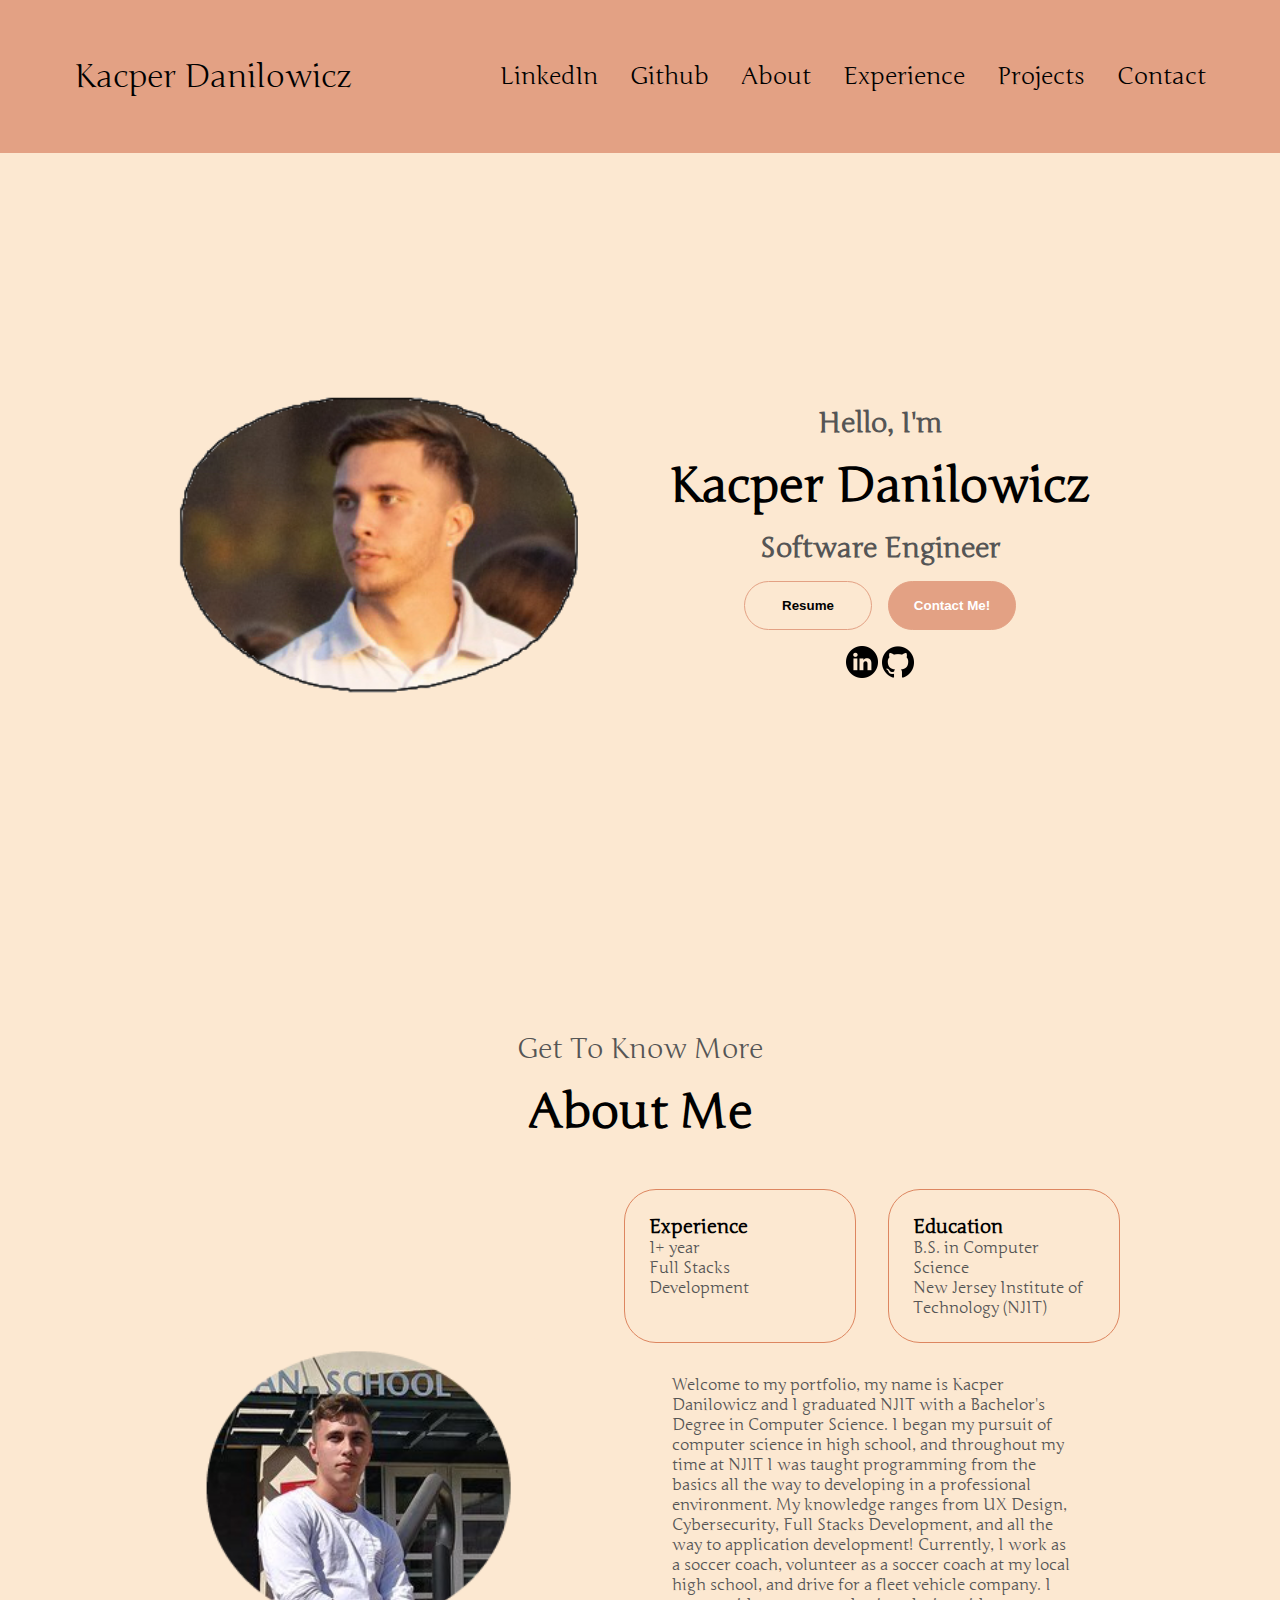
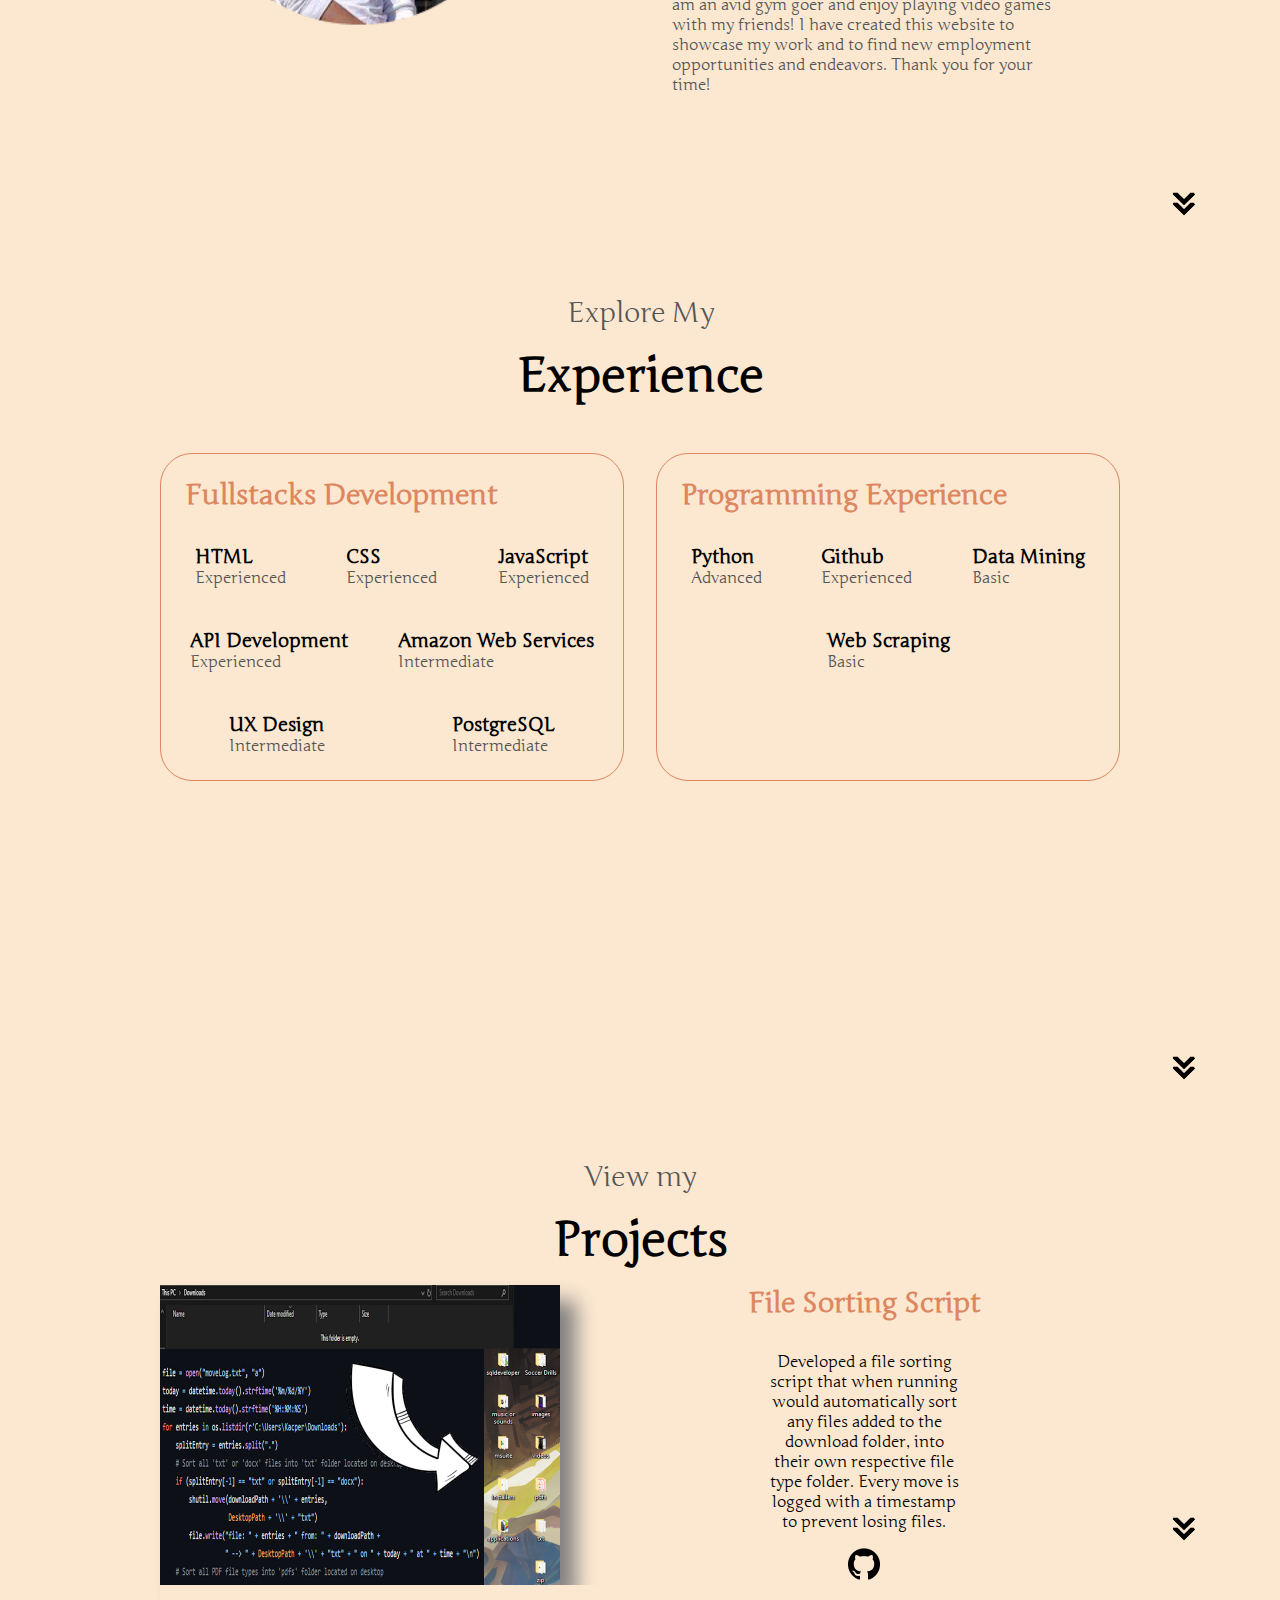
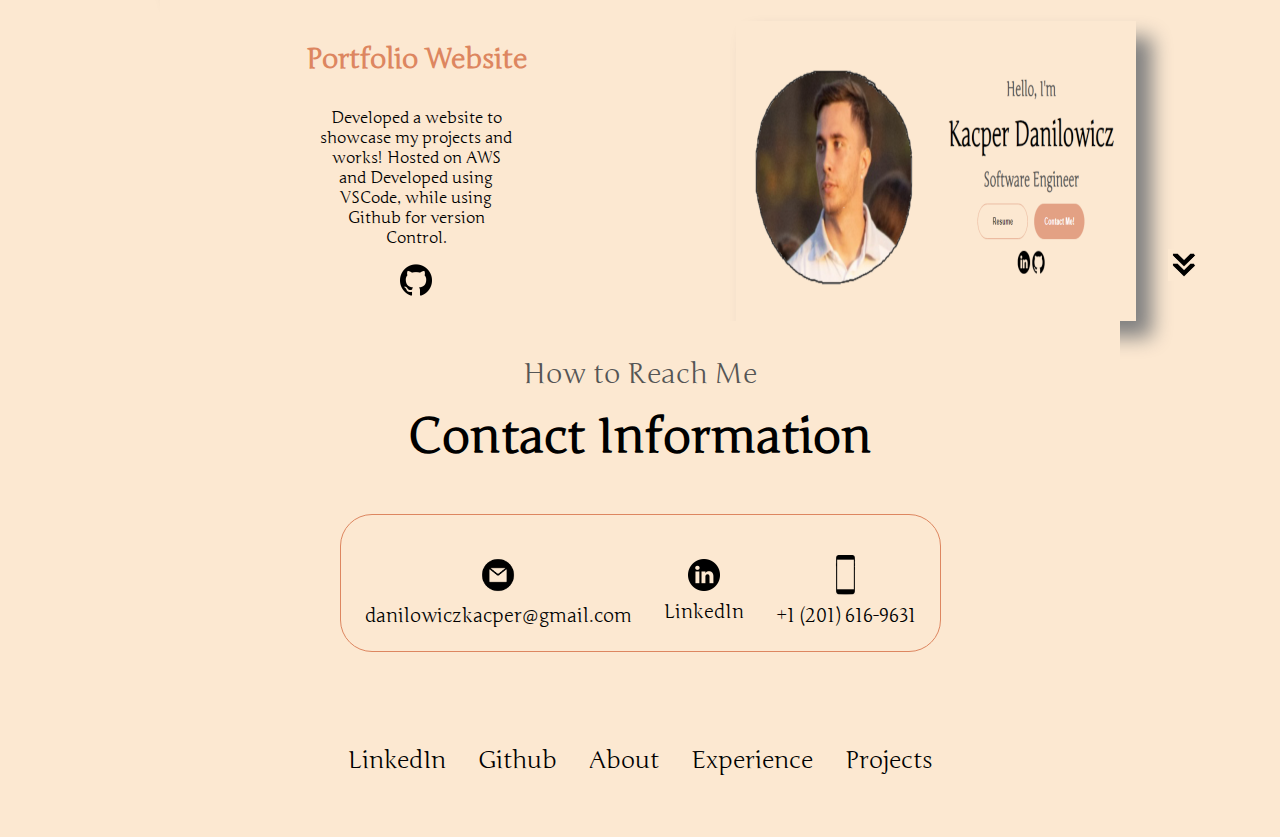
==== commit 1bdc87e7: "Adjusting mobile view and smaller display view." ====
--- a/index.html
+++ b/index.html
@@ -5,8 +5,9 @@
   <meta name="viewport" content="width=device-width, initial-scale=1.0">
   <title>Kacper Danilowicz Portfolio</title>
     <link rel="icon" type="image/png" href="/assets/favicon.png">
+    <link rel="stylesheet" href="style.css" />
     <link rel="stylesheet" href="mediaqueries.css" />
-    <link rel="stylesheet" href="style.css">
+
 </head>
 <body>
   <nav id="desktop-nav"> 
--- a/style.css
+++ b/style.css
@@ -321,6 +321,8 @@
     display: flex;
     align-items: center;
     justify-content: center;
+    flex-wrap: wrap;
+    flex-direction: column;
     gap: .5rem;
     margin: 1rem;
 }
--- a/mediaqueries.css
+++ b/mediaqueries.css
@@ -99,4 +99,33 @@
 .text-container {
     text-align: justify;
 }
+#projects, #project-2{
+    margin: auto 3rem;
+    flex-wrap: wrap;
+    flex-direction: column;
+    margin-bottom: 10rem;
+}
+
+#projects .section__text {
+    display:table-row-group;
+    width: 100%;
+}
+#projects .section__pic-container {
+    display: flex;
+    margin-bottom: 3rem;
+    margin-left: 10rem;
+    width: 100%;
+}
+
+
+#project-2 .section__text {
+    display:table-row-group;
+    width: 100%;
+}
+#project-2 .section__pic-container {
+    margin-bottom: 10rem;
+    margin-left: 10rem;
+    width: 100%;
+}
+
 }